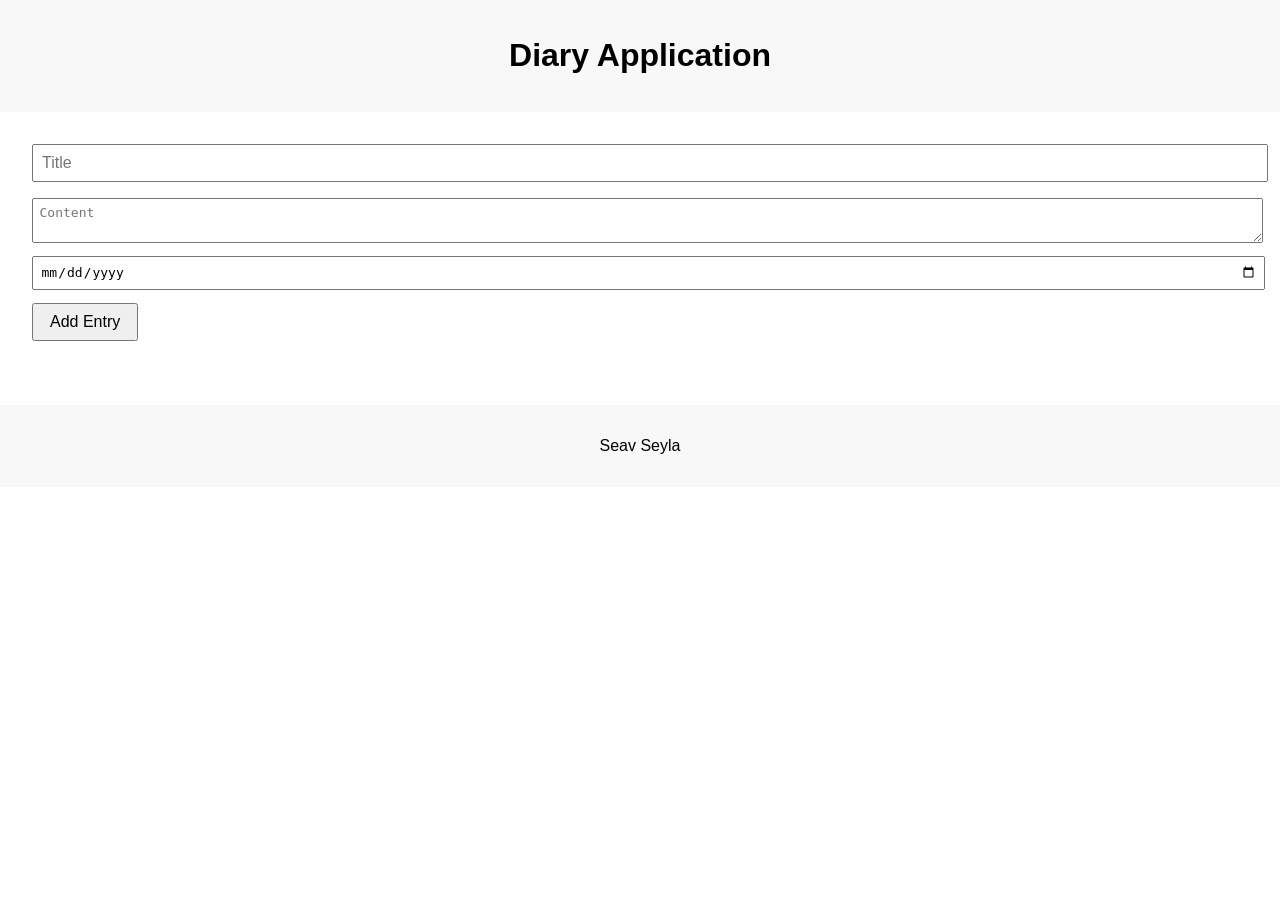
==== index.html @ e1bc7ea2 "feature : add crud" ====
<!DOCTYPE html>
<html lang="en">
<head>
    <meta charset="UTF-8">
    <meta name="viewport" content="width=device-width, initial-scale=1.0">
    <title>Diary Application</title>
    <link rel="stylesheet" href="./styles/style.css"> <!-- Link to your CSS file -->
</head>
<body>
    <header>
        <h1>Diary Application</h1>
    </header>
    
    <main>
        <form id="entry-form">
            <input type="text" id="title" placeholder="Title" required>
            <textarea id="content" placeholder="Content" required></textarea>
            <input type="date" id="date" required>
            <button type="submit">Add Entry</button>
        </form>
        <div id="entries"></div>
    </main>
    
    
    <footer>
        <p>Seav Seyla</p> 
    </footer>

    <script src="./scripts/script.js"></script> 
</body>
</html>
---- styles/style.css ----
body {
    font-family: Arial, sans-serif;
    margin: 0;
    padding: 0;
    box-sizing: border-box;
}

header, footer {
    background-color: #f8f8f8;
    text-align: center;
    padding: 1em 0;
}

main {
    padding: 2em;
}

form {
    margin-bottom: 2em;
}

form input, form textarea {
    display: block;
    width: 100%;
    margin-bottom: 1em;
    padding: 0.5em;
    font-size: 1em;
}

form button {
    padding: 0.5em 1em;
    font-size: 1em;
}

.entry {
    border: 1px solid #ccc;
    padding: 1em;
    margin-bottom: 1em;
}

.entry button {
    margin-right: 1em;
}
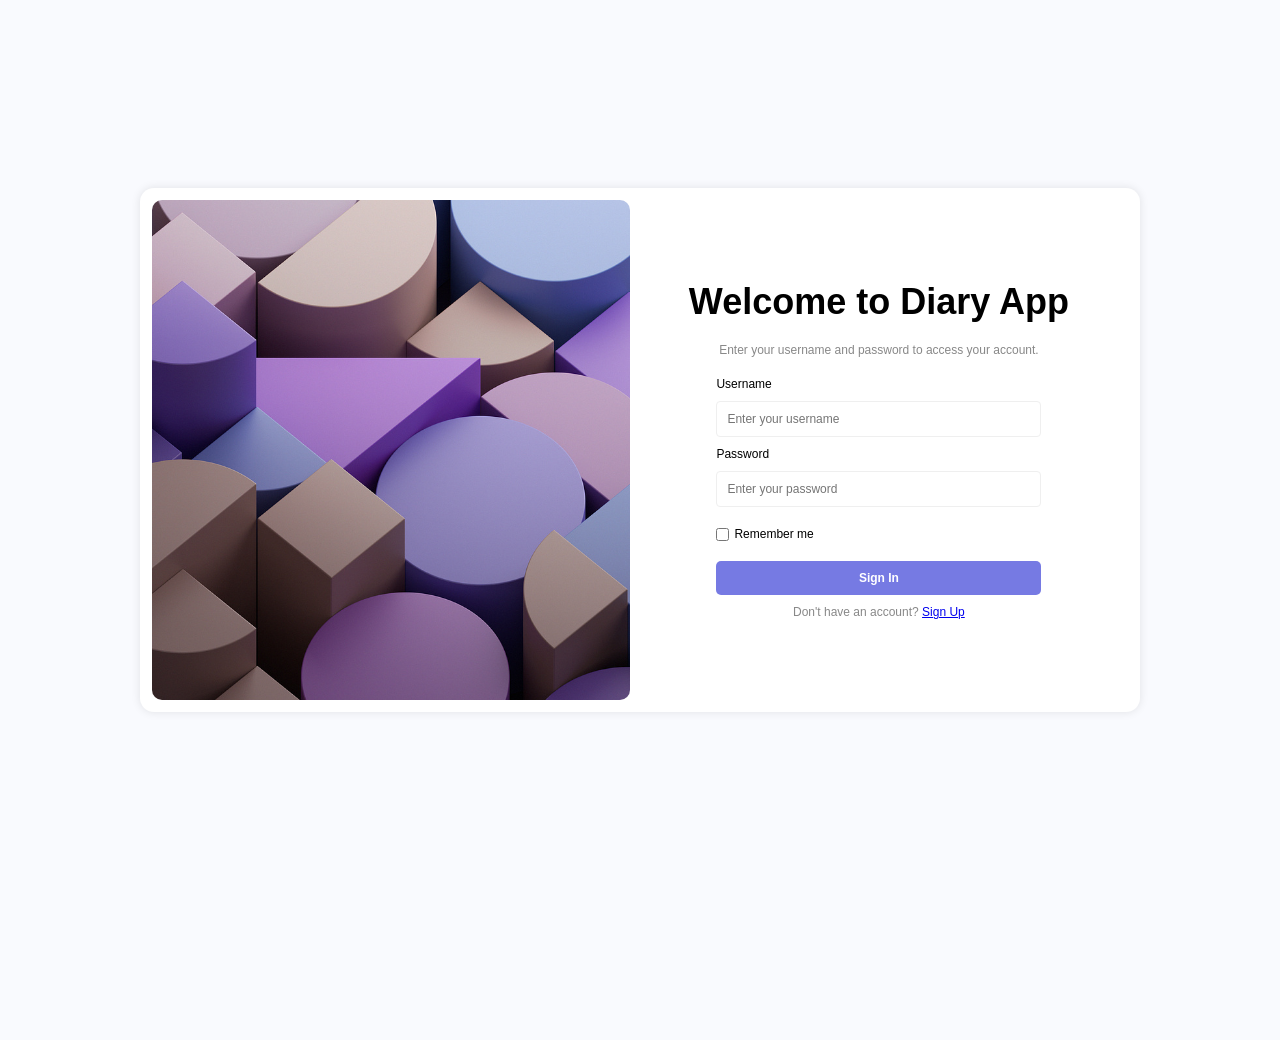
==== commit 4e59d3ed: "deploy 1" ====
--- a/index.html
+++ b/index.html
@@ -1,31 +1,85 @@
 <!DOCTYPE html>
 <html lang="en">
-<head>
-    <meta charset="UTF-8">
-    <meta name="viewport" content="width=device-width, initial-scale=1.0">
-    <title>Diary Application</title>
-    <link rel="stylesheet" href="./styles/style.css"> <!-- Link to your CSS file -->
-</head>
-<body>
-    <header>
-        <h1>Diary Application</h1>
-    </header>
-    
+  <head>
+    <meta charset="UTF-8" />
+    <meta name="viewport" content="width=device-width, initial-scale=1.0" />
+    <title>Diary Web Application</title>
+    <!-- CSS Link -->
+    <link rel="stylesheet" href="./styles/style.css" />
+    <link rel="icon" href="./assets/diary-logo.png" type="image/x-icon" />
+  </head>
+  <body>
+    <!-- navbar -->
+    <navbar-component></navbar-component>
+    <!-- header -->
+    <header-component
+      header-title="Diary Application"
+      btn-title="Your Diary"
+      url-btn="../pages/dashboard.html"
+    ></header-component>
+    <!-- main -->
     <main>
-        <form id="entry-form">
-            <input type="text" id="title" placeholder="Title" required>
-            <textarea id="content" placeholder="Content" required></textarea>
-            <input type="date" id="date" required>
-            <button type="submit">Add Entry</button>
-        </form>
-        <div id="entries"></div>
+      <!-- form -->
+      <form action="/submit" method="post" class="form">
+        <!-- id for submit button -->
+        <input type="hidden" name="id" id="id" required />
+        <!-- input title -->
+        <span>Title :</span>
+        <input
+          class="input border"
+          type="text"
+          name="title"
+          id="title"
+          placeholder="input your title here"
+          required
+        />
+        <!-- input content -->
+        <span>Content :</span>
+        <textarea
+          class="border input"
+          name="content"
+          id="content"
+          placeholder="input your content here"
+          rows="10"
+          required
+        ></textarea>
+        <!-- input date -->
+        <input
+          class="border input"
+          type="date"
+          name="date"
+          id="date"
+          required
+        />
+        <!--submit button -->
+        <div class="container-btn">
+          <my-button
+            title="Add Entry"
+            type="submit"
+            class="text-button"
+          ></my-button>
+          <my-button 
+          id="updateCancel" 
+          type="button"
+          title="Cancel"
+          ></my-button>
+
+        </div>
+      </form>
+      <!-- list card entry container -->
+      <section id="list-card"></section>
     </main>
-    
-    
-    <footer>
-        <p>Seav Seyla</p> 
-    </footer>
-
-    <script src="./scripts/script.js"></script> 
-</body>
+    <!-- footer -->
+    <footer-component></footer-component>
+  </body>
+  <!-- navbar link -->
+   <script type="module" src="./components/navbar.js"></script>
+  <!-- header link -->
+  <script type="module" src="./components/header.js"></script>
+  <!-- footer link -->
+  <script type="module" src="./components/footer.js"></script>
+  <!-- button link -->
+  <script src="./components/button.js"></script>
+  <!-- script -->
+  <script type="module" src="./scripts/script.js"></script>
 </html>
--- a/styles/style.css
+++ b/styles/style.css
@@ -1,43 +1,89 @@
-body {
-    font-family: Arial, sans-serif;
-    margin: 0;
-    padding: 0;
-    box-sizing: border-box;
+/* Import the Public Sans font from Google Fonts */
+@import url('https://fonts.googleapis.com/css2?family=Public+Sans:ital,wght@0,100..900;1,100..900&display=swap');
+
+/* Import styles for the button component */
+@import url('./components/button.css');
+
+/* Import styles for the input component */
+@import url('./components/input.css');
+
+/* import styles for the Entry Card */
+@import url('./components/entry-card.css');
+
+/* import styles for the delete modal */
+@import url('./components/delete-modal.css');	
+
+/* import styles for the update modal */
+@import url('./components/update-modal.css');	
+
+/* import styles for the update modal */
+@import url('./components/view-modal.css');
+
+/* import styles for data not found section */
+@import url('./components/data-not-found.css');
+
+/* import styles for login section */
+@import url('./components/login.css');
+
+/* import styles for navbar */
+@import url('./components/navbar.css');
+
+/* import styles for header */
+@import url('./components/header.css');
+
+/* import styles for footer */
+@import url('./components/footer.css');
+
+/* global varaible */
+:root{
+    --purple-color : #767AE3;
+    --blue-color :#1849A9;
+    --purple-color-light : #F9FAFE;
+    --white-color : #FFFFFF;
+    --title-color :#2D31A6;
+    --border-color :#ccc;
+    --red-color : #E31B54;
+    --red-color-danger : #C01048;
+    --text-black : #333;
+}
+/* Reset some default browser styles */
+* {
+ font-family: "Public Sans", sans-serif;
+  margin: 0;
+  padding: 0;
+  box-sizing: border-box;
 }
 
-header, footer {
-    background-color: #f8f8f8;
-    text-align: center;
-    padding: 1em 0;
+/* Set the default font family to Public Sans */
+body {
+    width: 100%;
+    height: 100vh;
+    transition-duration: 700ms;
+    display: flex;
+    background-color: var(--purple-color-light);
+    flex-direction: column;
+    gap: 10px;
 }
 
+/* main section */
 main {
-    padding: 2em;
+    transition-duration: 700ms;
+    max-width: 1400px;
+    width: 100%;
+    flex: 1;
+    margin: 0 auto;
+    display: flex;
+    flex-direction: column;
+    gap:10px;
 }
 
-form {
-    margin-bottom: 2em;
+/* Styles for the border */
+.border {
+    border: 1px solid #efefef;
 }
-
-form input, form textarea {
-    display: block;
-    width: 100%;
-    margin-bottom: 1em;
-    padding: 0.5em;
-    font-size: 1em;
+/* responsive for screen bigger than 430px */
+@media screen and (min-width: 430px) {
+    body ,main{
+        gap:20px;
+    }
 }
-
-form button {
-    padding: 0.5em 1em;
-    font-size: 1em;
-}
-
-.entry {
-    border: 1px solid #ccc;
-    padding: 1em;
-    margin-bottom: 1em;
-}
-
-.entry button {
-    margin-right: 1em;
-}
